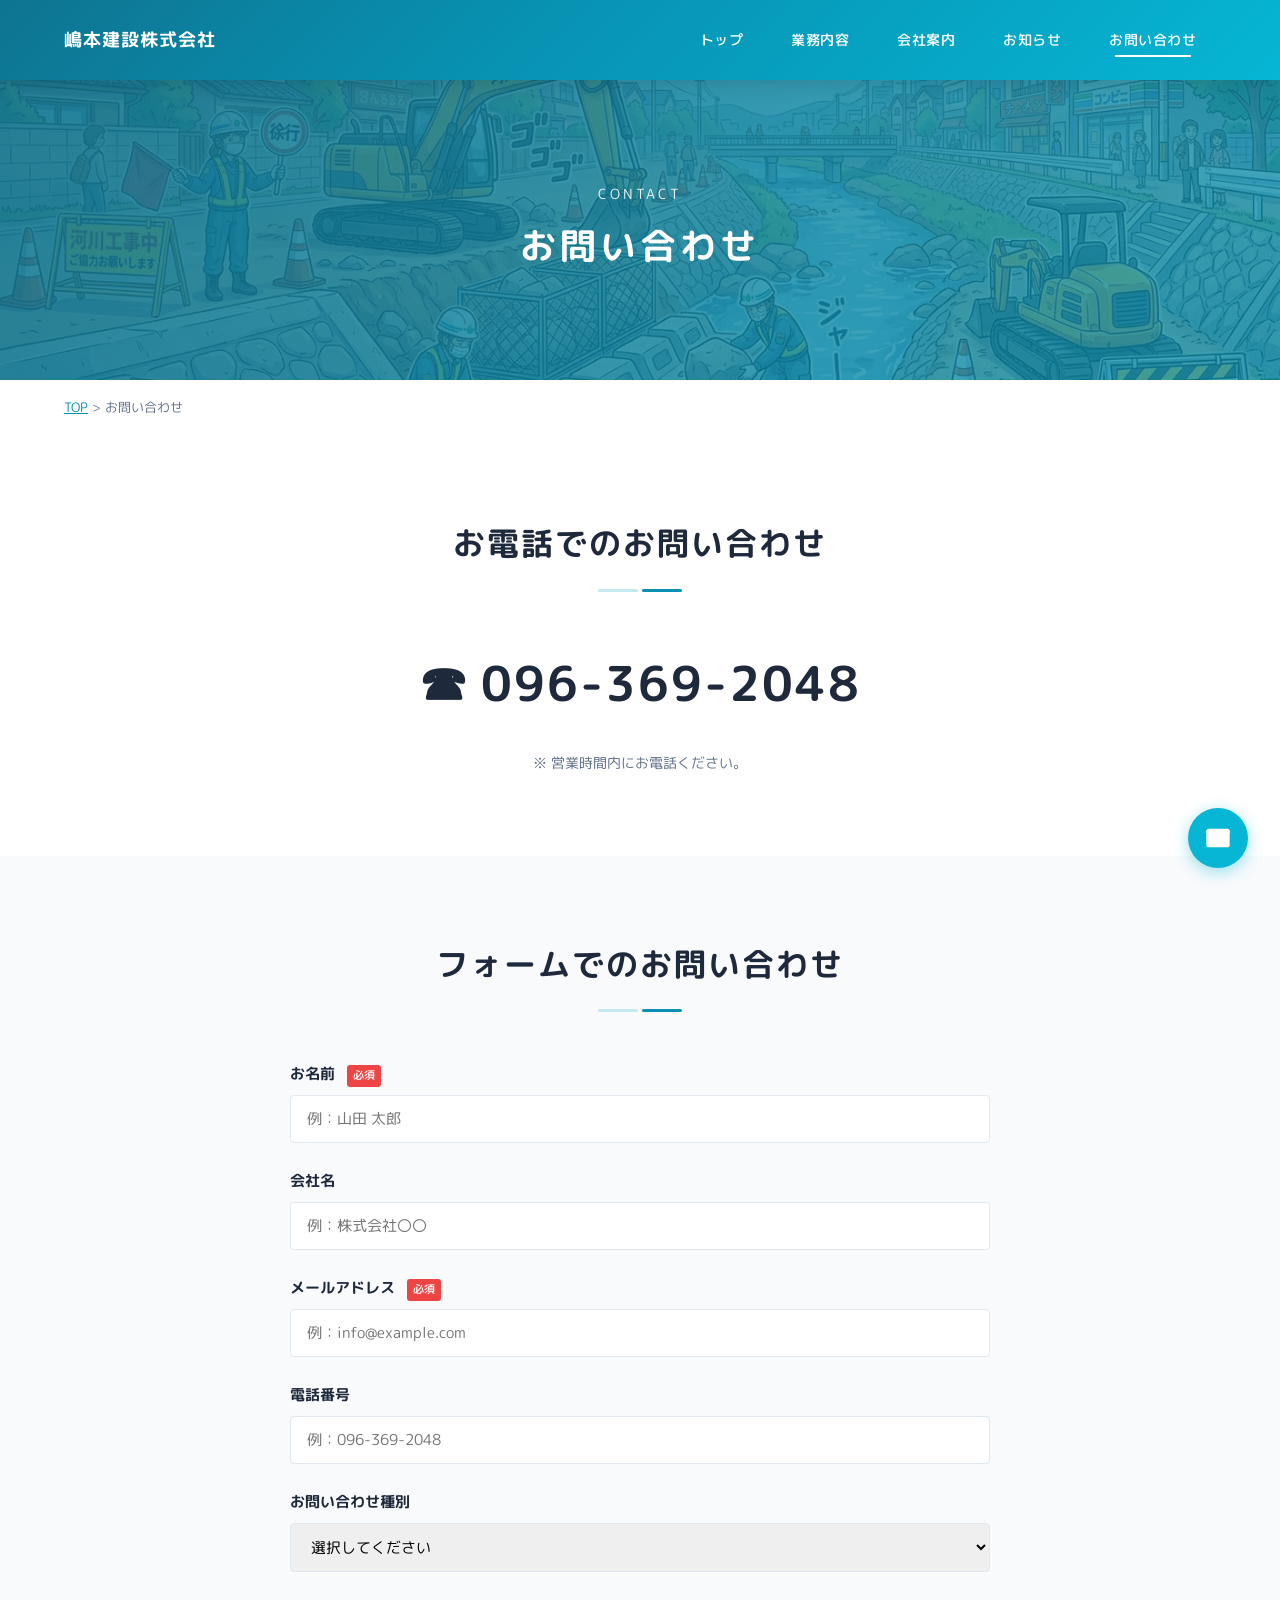
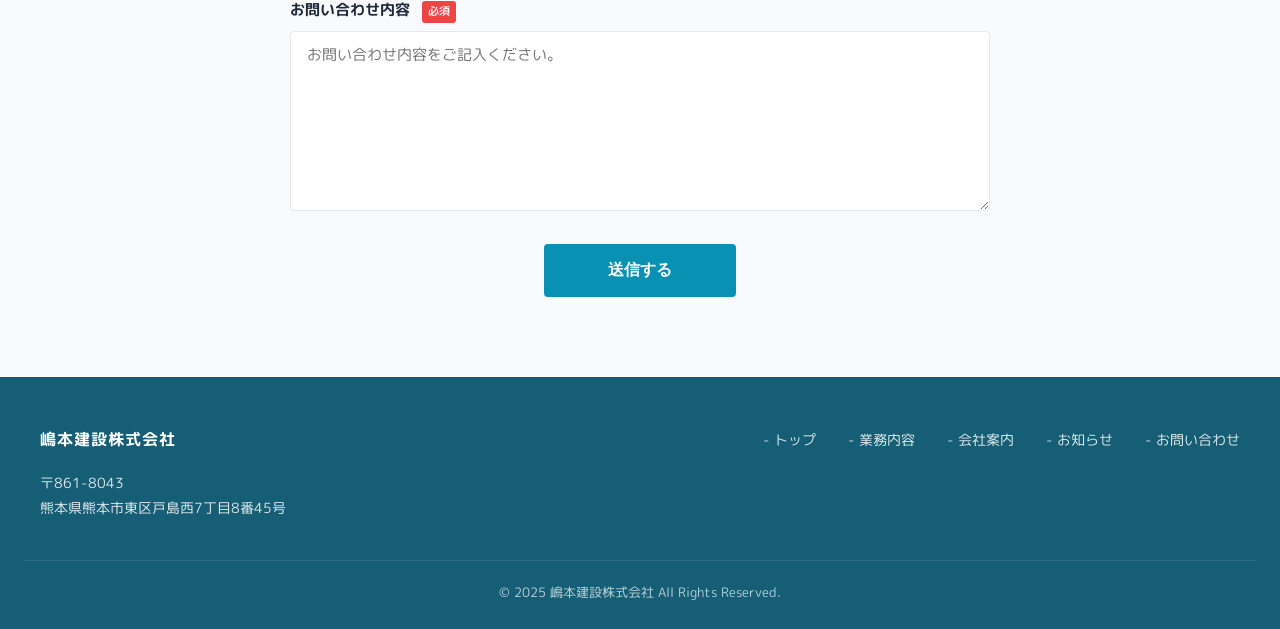
==== contact.html @ 8031400e "Add files via upload" ====
<!DOCTYPE html>
<html lang="ja">
<head>
  <meta charset="UTF-8">
  <meta name="viewport" content="width=device-width, initial-scale=1.0">
  <title>お問い合わせ | 嶋本建設株式会社</title>
  <meta name="description" content="嶋本建設株式会社へのお問い合わせはこちら。お電話またはフォームからご連絡ください。">
  <link rel="preconnect" href="https://fonts.googleapis.com">
  <link rel="preconnect" href="https://fonts.gstatic.com" crossorigin>
  <link href="https://fonts.googleapis.com/css2?family=M+PLUS+Rounded+1c:wght@400;500;700;800&display=swap" rel="stylesheet">
  <link rel="stylesheet" href="css/style.css?v=3">
</head>
<body>

  <!-- Header -->
  <header class="header">
    <div class="header-inner">
      <a href="index.html" class="logo">
        <span class="logo-text">嶋本建設株式会社</span>
      </a>
      <div class="hamburger">
        <span></span><span></span><span></span>
      </div>
      <nav class="nav">
        <ul class="nav-list">
          <li><a href="index.html">トップ</a></li>
          <li><a href="service.html">業務内容</a></li>
          <li><a href="profile.html">会社案内</a></li>
          <li><a href="news.html">お知らせ</a></li>
          <li><a href="contact.html" class="active">お問い合わせ</a></li>
        </ul>
      </nav>
    </div>
  </header>

  <!-- Page Hero -->
  <section class="page-hero">
    <div class="page-hero-bg"></div>
    <div class="page-hero-content">
      <p class="en-title">Contact</p>
      <h1>お問い合わせ</h1>
    </div>
  </section>

  <!-- Breadcrumb -->
  <div class="breadcrumb">
    <a href="index.html">TOP</a> &gt; お問い合わせ
  </div>

  <!-- Phone Section -->
  <section class="section">
    <div class="section-inner" style="text-align: center;">
      <div class="section-title">
        <h2>お電話でのお問い合わせ</h2>
        <div class="divider"><span></span><span></span></div>
      </div>
      <a href="tel:096-369-2048" class="contact-phone">096-369-2048</a>
      <p class="contact-note">※ 営業時間内にお電話ください。</p>
    </div>
  </section>

  <!-- Form Section -->
  <section class="section section-gray">
    <div class="section-inner">
      <div class="section-title">
        <h2>フォームでのお問い合わせ</h2>
        <div class="divider"><span></span><span></span></div>
      </div>

      <form class="contact-form" action="https://formsubmit.co/shimamotokensetsu@vega.ocn.ne.jp" method="POST">
        <input type="hidden" name="_subject" value="【嶋本建設HP】お問い合わせがありました">
        <input type="hidden" name="_captcha" value="true">
        <input type="hidden" name="_next" value="https://minoru521019-blip.github.io/thanks.html">
        <input type="text" name="_honey" style="display:none">
        <input type="hidden" name="_template" value="table">
        <div class="form-group">
          <label>お名前 <span class="required">必須</span></label>
          <input type="text" name="name" required placeholder="例：山田 太郎">
        </div>
        <div class="form-group">
          <label>会社名</label>
          <input type="text" name="company" placeholder="例：株式会社〇〇">
        </div>
        <div class="form-group">
          <label>メールアドレス <span class="required">必須</span></label>
          <input type="email" name="email" required placeholder="例：info@example.com">
        </div>
        <div class="form-group">
          <label>電話番号</label>
          <input type="tel" name="phone" placeholder="例：096-369-2048">
        </div>
        <div class="form-group">
          <label>お問い合わせ種別</label>
          <select name="category">
            <option value="">選択してください</option>
            <option value="工事のご相談">工事のご相談</option>
            <option value="お見積りのご依頼">お見積りのご依頼</option>
            <option value="採用について">採用について</option>
            <option value="その他">その他</option>
          </select>
        </div>
        <div class="form-group">
          <label>お問い合わせ内容 <span class="required">必須</span></label>
          <textarea name="message" required placeholder="お問い合わせ内容をご記入ください。"></textarea>
        </div>
        <div style="text-align: center;">
          <button type="submit" class="submit-btn">送信する</button>
        </div>
      </form>
    </div>
  </section>

  <!-- Footer -->
  <footer class="footer">
    <div class="footer-inner">
      <div>
        <div class="footer-logo">
          <span class="logo-text">嶋本建設株式会社</span>
        </div>
        <p class="footer-address">
          〒861-8043<br>
          熊本県熊本市東区戸島西7丁目8番45号
        </p>
      </div>
      <ul class="footer-nav">
        <li><a href="index.html">トップ</a></li>
        <li><a href="service.html">業務内容</a></li>
        <li><a href="profile.html">会社案内</a></li>
        <li><a href="news.html">お知らせ</a></li>
        <li><a href="contact.html">お問い合わせ</a></li>
      </ul>
    </div>
    <p class="footer-bottom">&copy; 2025 嶋本建設株式会社 All Rights Reserved.</p>
  </footer>

  <a href="contact.html" class="float-contact" aria-label="お問い合わせ">
    <svg viewBox="0 0 24 24"><path d="M4 4h16c1.1 0 2 .9 2 2v12c0 1.1-.9 2-2 2H4c-1.1 0-2-.9-2-2V6c0-1.1.9-2 2-2z"/><polyline points="22,6 12,13 2,6" fill="none" stroke="#fff" stroke-width="2"/></svg>
  </a>

  <script src="js/main.js"></script>
</body>
</html>
---- css/style.css ----
/* ============================================
   嶋本建設株式会社 - Corporate Website
   Color Theme: Maldives Ocean
   ============================================ */

/* --- Reset & Base --- */
*, *::before, *::after {
  margin: 0;
  padding: 0;
  box-sizing: border-box;
}

html {
  scroll-behavior: smooth;
}

body {
  font-family: "M PLUS Rounded 1c", "Hiragino Maru Gothic ProN", "Yu Gothic", "Meiryo", sans-serif;
  color: #333;
  line-height: 1.8;
  background: #fff;
}

a {
  color: inherit;
  text-decoration: none;
}

img {
  max-width: 100%;
  height: auto;
}

/* --- Color Variables --- */
:root {
  --primary: #0891b2;       /* Maldives ocean blue */
  --primary-dark: #0e7490;  /* Deeper ocean */
  --primary-darker: #155e75;/* Deep sea */
  --accent: #06b6d4;        /* Bright cyan */
  --light: #ecfeff;         /* Light cyan tint */
  --gradient: linear-gradient(135deg, #0e7490 0%, #0891b2 40%, #06b6d4 100%);
  --text: #1e293b;
  --text-light: #64748b;
  --white: #ffffff;
  --gray-bg: #f8fafc;
  --border: #e2e8f0;
}

/* --- Header --- */
.header {
  position: fixed;
  top: 0;
  left: 0;
  width: 100%;
  z-index: 1000;
  background: var(--gradient);
  box-shadow: 0 2px 20px rgba(0,0,0,0.15);
  transition: all 0.3s ease;
}

.header-inner {
  max-width: 1200px;
  margin: 0 auto;
  padding: 0 24px;
  display: flex;
  align-items: center;
  justify-content: space-between;
  height: 80px;
}

.logo {
  display: flex;
  align-items: center;
  gap: 12px;
}

.logo-icon {
  width: 48px;
  height: 48px;
}

.logo-text {
  color: var(--white);
  font-size: 18px;
  font-weight: 700;
  letter-spacing: 1px;
}

/* --- Navigation --- */
.nav-list {
  display: flex;
  list-style: none;
  gap: 8px;
}

.nav-list a {
  display: block;
  padding: 8px 20px;
  color: var(--white);
  font-size: 14px;
  font-weight: 500;
  letter-spacing: 0.5px;
  border-radius: 4px;
  transition: background 0.3s;
  position: relative;
}

.nav-list a::after {
  content: '';
  position: absolute;
  bottom: 4px;
  left: 50%;
  transform: translateX(-50%);
  width: 0;
  height: 2px;
  background: var(--white);
  transition: width 0.3s;
}

.nav-list a:hover::after,
.nav-list a.active::after {
  width: 60%;
}

.nav-list a:hover {
  background: rgba(255,255,255,0.1);
}

/* --- Hamburger Menu --- */
.hamburger {
  display: none;
  flex-direction: column;
  gap: 5px;
  cursor: pointer;
  padding: 8px;
  z-index: 1001;
}

.hamburger span {
  display: block;
  width: 28px;
  height: 2px;
  background: var(--white);
  transition: all 0.3s;
}

.hamburger.active span:nth-child(1) {
  transform: rotate(45deg) translate(5px, 5px);
}

.hamburger.active span:nth-child(2) {
  opacity: 0;
}

.hamburger.active span:nth-child(3) {
  transform: rotate(-45deg) translate(5px, -5px);
}

/* --- Hero Section --- */
.hero {
  position: relative;
  height: 600px;
  display: flex;
  align-items: center;
  justify-content: center;
  overflow: hidden;
  margin-top: 80px;
}

.hero-bg {
  position: absolute;
  inset: 0;
  background: url('../images/hero.png') center/cover no-repeat;
  z-index: 1;
}

.hero-bg::after {
  content: '';
  position: absolute;
  inset: 0;
  background: linear-gradient(135deg, rgba(14,116,144,0.85) 0%, rgba(8,145,178,0.7) 50%, rgba(6,182,212,0.6) 100%);
  z-index: 2;
}

.hero-content {
  position: relative;
  z-index: 3;
  text-align: center;
  color: var(--white);
  padding: 0 24px;
}

.hero-content h1 {
  font-size: 48px;
  font-weight: 700;
  margin-bottom: 24px;
  letter-spacing: 4px;
  text-shadow: 0 2px 10px rgba(0,0,0,0.2);
}

.hero-content p {
  font-size: 18px;
  line-height: 2;
  text-shadow: 0 1px 5px rgba(0,0,0,0.2);
  max-width: 700px;
  margin: 0 auto;
}

.hero-content .cta-text {
  margin-top: 24px;
  font-size: 16px;
  opacity: 0.9;
}

/* --- Page Hero (Sub pages) --- */
.page-hero {
  position: relative;
  height: 300px;
  display: flex;
  align-items: center;
  justify-content: center;
  margin-top: 80px;
  overflow: hidden;
}

.page-hero-bg {
  position: absolute;
  inset: 0;
  background: url('../images/hero.png') center/cover no-repeat;
}

.page-hero-bg::after {
  content: '';
  position: absolute;
  inset: 0;
  background: linear-gradient(135deg, rgba(14,116,144,0.88) 0%, rgba(8,145,178,0.75) 100%);
}

.page-hero-content {
  position: relative;
  z-index: 2;
  text-align: center;
  color: var(--white);
}

.page-hero-content .en-title {
  font-size: 14px;
  letter-spacing: 3px;
  text-transform: uppercase;
  margin-bottom: 8px;
  opacity: 0.9;
}

.page-hero-content h1 {
  font-size: 36px;
  font-weight: 700;
  letter-spacing: 4px;
}

/* --- Breadcrumb --- */
.breadcrumb {
  max-width: 1200px;
  margin: 0 auto;
  padding: 16px 24px;
  font-size: 13px;
  color: var(--text-light);
}

.breadcrumb a {
  color: var(--primary);
  text-decoration: underline;
}

.breadcrumb a:hover {
  color: var(--primary-dark);
}

/* --- Section --- */
.section {
  padding: 80px 24px;
}

.section-gray {
  background: var(--gray-bg);
}

.section-inner {
  max-width: 1000px;
  margin: 0 auto;
}

.section-title {
  text-align: center;
  margin-bottom: 48px;
}

.section-title h2 {
  font-size: 32px;
  font-weight: 700;
  color: var(--text);
  letter-spacing: 2px;
}

.section-title .divider {
  display: flex;
  justify-content: center;
  gap: 4px;
  margin-top: 16px;
}

.section-title .divider span {
  display: block;
  height: 3px;
  border-radius: 2px;
}

.section-title .divider span:first-child {
  width: 40px;
  background: #c4e8ef;
}

.section-title .divider span:last-child {
  width: 40px;
  background: var(--primary);
}

/* --- Company Table --- */
.company-table {
  width: 100%;
  border-collapse: collapse;
}

.company-table tr {
  border-bottom: 1px solid var(--border);
}

.company-table th {
  text-align: left;
  padding: 20px 24px;
  width: 160px;
  font-weight: 600;
  font-size: 15px;
  color: var(--text);
  vertical-align: top;
}

.company-table td {
  padding: 20px 24px;
  font-size: 15px;
  color: var(--text);
}

/* --- Business Section --- */
.business-block {
  display: flex;
  gap: 48px;
  align-items: flex-start;
  margin-bottom: 48px;
}

.business-block.reverse {
  flex-direction: row-reverse;
}

.business-image {
  flex: 0 0 400px;
  border-radius: 8px;
  overflow: hidden;
  box-shadow: 0 4px 20px rgba(0,0,0,0.1);
}

.business-image img {
  width: 100%;
  height: 300px;
  object-fit: cover;
  display: block;
}

.business-text {
  flex: 1;
}

.business-text h3 {
  font-size: 24px;
  color: var(--primary-dark);
  margin-bottom: 16px;
  padding-bottom: 12px;
  border-bottom: 2px solid var(--accent);
  display: inline-block;
}

.business-text p {
  margin-bottom: 16px;
  line-height: 2;
}

.business-list {
  list-style: none;
  display: grid;
  grid-template-columns: 1fr 1fr;
  gap: 8px 24px;
}

.business-list li {
  padding: 4px 0;
  padding-left: 20px;
  position: relative;
  font-size: 15px;
}

.business-list li::before {
  content: '';
  position: absolute;
  left: 0;
  top: 12px;
  width: 8px;
  height: 8px;
  background: var(--accent);
  border-radius: 50%;
}

/* --- News --- */
.news-list {
  list-style: none;
}

.news-list li {
  display: flex;
  gap: 24px;
  padding: 24px 0;
  border-bottom: 1px solid var(--border);
  align-items: baseline;
}

.news-date {
  flex: 0 0 120px;
  font-size: 14px;
  color: var(--text-light);
  font-weight: 500;
}

.news-tag {
  flex: 0 0 80px;
  display: inline-block;
  padding: 2px 12px;
  font-size: 12px;
  background: var(--primary);
  color: var(--white);
  border-radius: 3px;
  text-align: center;
}

.news-title {
  flex: 1;
  font-size: 15px;
}

/* --- Greeting Page --- */
.greeting-meta {
  display: flex;
  justify-content: space-between;
  align-items: center;
  padding-bottom: 16px;
  margin-bottom: 32px;
  border-bottom: 2px solid var(--light);
  font-size: 14px;
  color: var(--text-light);
}

.greeting-date {
  font-weight: 500;
}

.greeting-author {
  color: var(--primary-dark);
  font-weight: 600;
}

.greeting-body {
  max-width: 780px;
  margin: 0 auto;
  font-size: 16px;
  line-height: 2.1;
  color: var(--text);
}

.greeting-body p {
  margin-bottom: 24px;
}

.greeting-sign {
  text-align: right;
  margin-top: 40px;
  font-weight: 600;
  color: var(--primary-dark);
}

.back-to-news {
  max-width: 780px;
  margin: 48px auto 0;
  text-align: center;
}

.back-link {
  display: inline-block;
  padding: 12px 32px;
  border: 2px solid var(--primary);
  color: var(--primary);
  border-radius: 999px;
  font-size: 14px;
  font-weight: 600;
  transition: all 0.3s;
}

.back-link:hover {
  background: var(--primary);
  color: var(--white);
}

/* --- News list link --- */
.news-list li.news-link {
  transition: background 0.2s;
}

.news-list li.news-link:hover {
  background: var(--light);
}

.news-list li.news-link a {
  display: contents;
  color: inherit;
}

/* --- Contact Section --- */
.contact-section {
  text-align: center;
  padding: 64px 24px;
  background: var(--gray-bg);
}

.contact-section h2 {
  font-size: 28px;
  font-weight: 700;
  margin-bottom: 32px;
  color: var(--text);
}

.contact-phone {
  font-size: 48px;
  font-weight: 700;
  color: var(--text);
  letter-spacing: 2px;
  margin-bottom: 24px;
  display: block;
}

.contact-phone::before {
  content: '\260E';
  margin-right: 12px;
}

.contact-btn {
  display: inline-flex;
  align-items: center;
  gap: 12px;
  padding: 16px 48px;
  background: var(--white);
  border: 2px solid var(--primary);
  color: var(--primary);
  font-size: 16px;
  font-weight: 600;
  border-radius: 4px;
  cursor: pointer;
  transition: all 0.3s;
}

.contact-btn:hover {
  background: var(--primary);
  color: var(--white);
}

.contact-btn svg {
  width: 24px;
  height: 24px;
}

.contact-note {
  margin-top: 16px;
  font-size: 14px;
  color: var(--text-light);
}

/* --- Contact Form --- */
.contact-form {
  max-width: 700px;
  margin: 0 auto;
}

.form-group {
  margin-bottom: 24px;
  text-align: left;
}

.form-group label {
  display: block;
  font-size: 15px;
  font-weight: 600;
  margin-bottom: 8px;
  color: var(--text);
}

.form-group label .required {
  display: inline-block;
  background: #ef4444;
  color: white;
  font-size: 11px;
  padding: 1px 6px;
  border-radius: 3px;
  margin-left: 8px;
  font-weight: 500;
}

.form-group input,
.form-group textarea,
.form-group select {
  width: 100%;
  padding: 12px 16px;
  border: 1px solid var(--border);
  border-radius: 4px;
  font-size: 15px;
  font-family: inherit;
  transition: border-color 0.3s;
}

.form-group input:focus,
.form-group textarea:focus {
  outline: none;
  border-color: var(--primary);
  box-shadow: 0 0 0 3px rgba(8,145,178,0.1);
}

.form-group textarea {
  height: 180px;
  resize: vertical;
}

.submit-btn {
  display: inline-block;
  padding: 16px 64px;
  background: var(--primary);
  color: var(--white);
  border: none;
  border-radius: 4px;
  font-size: 16px;
  font-weight: 600;
  cursor: pointer;
  transition: background 0.3s;
}

.submit-btn:hover {
  background: var(--primary-dark);
}

/* --- Floating Contact Button --- */
.float-contact {
  position: fixed;
  bottom: 32px;
  right: 32px;
  width: 60px;
  height: 60px;
  background: var(--accent);
  border-radius: 50%;
  display: flex;
  align-items: center;
  justify-content: center;
  box-shadow: 0 4px 16px rgba(6,182,212,0.4);
  transition: transform 0.3s, box-shadow 0.3s;
  z-index: 999;
}

.float-contact:hover {
  transform: scale(1.1);
  box-shadow: 0 6px 24px rgba(6,182,212,0.5);
}

.float-contact svg {
  width: 28px;
  height: 28px;
  fill: var(--white);
}

/* --- Footer --- */
.footer {
  background: var(--primary-darker);
  color: var(--white);
  padding: 48px 24px 24px;
}

.footer-inner {
  max-width: 1200px;
  margin: 0 auto;
  display: flex;
  justify-content: space-between;
  align-items: flex-start;
  gap: 48px;
}

.footer-logo {
  display: flex;
  align-items: center;
  gap: 12px;
  margin-bottom: 16px;
}

.footer-logo .logo-icon {
  width: 40px;
  height: 40px;
}

.footer-logo .logo-text {
  font-size: 16px;
  font-weight: 700;
  color: var(--white);
}

.footer-address {
  font-size: 14px;
  line-height: 1.8;
  opacity: 0.85;
}

.footer-nav {
  display: flex;
  gap: 32px;
  list-style: none;
}

.footer-nav a {
  font-size: 14px;
  color: var(--white);
  opacity: 0.85;
  transition: opacity 0.3s;
}

.footer-nav a:hover {
  opacity: 1;
}

.footer-nav a::before {
  content: '- ';
}

.footer-bottom {
  text-align: center;
  margin-top: 40px;
  padding-top: 20px;
  border-top: 1px solid rgba(255,255,255,0.15);
  font-size: 13px;
  opacity: 0.7;
}

/* --- Responsive --- */
@media (max-width: 768px) {
  .header-inner {
    height: 64px;
  }

  .hamburger {
    display: flex;
  }

  .nav {
    position: fixed;
    top: 0;
    right: -100%;
    width: 280px;
    height: 100vh;
    background: var(--primary-darker);
    padding: 80px 24px 24px;
    transition: right 0.3s ease;
    box-shadow: -4px 0 20px rgba(0,0,0,0.2);
  }

  .nav.open {
    right: 0;
  }

  .nav-list {
    flex-direction: column;
    gap: 0;
  }

  .nav-list a {
    padding: 16px 12px;
    font-size: 16px;
    border-bottom: 1px solid rgba(255,255,255,0.1);
    border-radius: 0;
  }

  .nav-list a::after {
    display: none;
  }

  .hero {
    height: 450px;
    margin-top: 64px;
  }

  .hero-content h1 {
    font-size: 28px;
    letter-spacing: 2px;
  }

  .hero-content p {
    font-size: 15px;
  }

  .page-hero {
    height: 200px;
    margin-top: 64px;
  }

  .page-hero-content h1 {
    font-size: 24px;
  }

  .section {
    padding: 48px 16px;
  }

  .section-title h2 {
    font-size: 24px;
  }

  .business-block {
    flex-direction: column;
    gap: 24px;
  }

  .business-block.reverse {
    flex-direction: column;
  }

  .business-image {
    flex: none;
    width: 100%;
  }

  .business-list {
    grid-template-columns: 1fr;
  }

  .company-table th,
  .company-table td {
    display: block;
    padding: 8px 16px;
    width: 100%;
  }

  .company-table th {
    padding-bottom: 0;
    color: var(--primary-dark);
  }

  .company-table tr {
    padding: 8px 0;
  }

  .news-list li {
    flex-wrap: wrap;
    gap: 8px;
  }

  .news-date {
    flex: 0 0 auto;
  }

  .contact-phone {
    font-size: 32px;
  }

  .footer-inner {
    flex-direction: column;
    gap: 32px;
  }

  .footer-nav {
    flex-direction: column;
    gap: 12px;
  }

  .float-contact {
    bottom: 20px;
    right: 20px;
    width: 52px;
    height: 52px;
  }
}
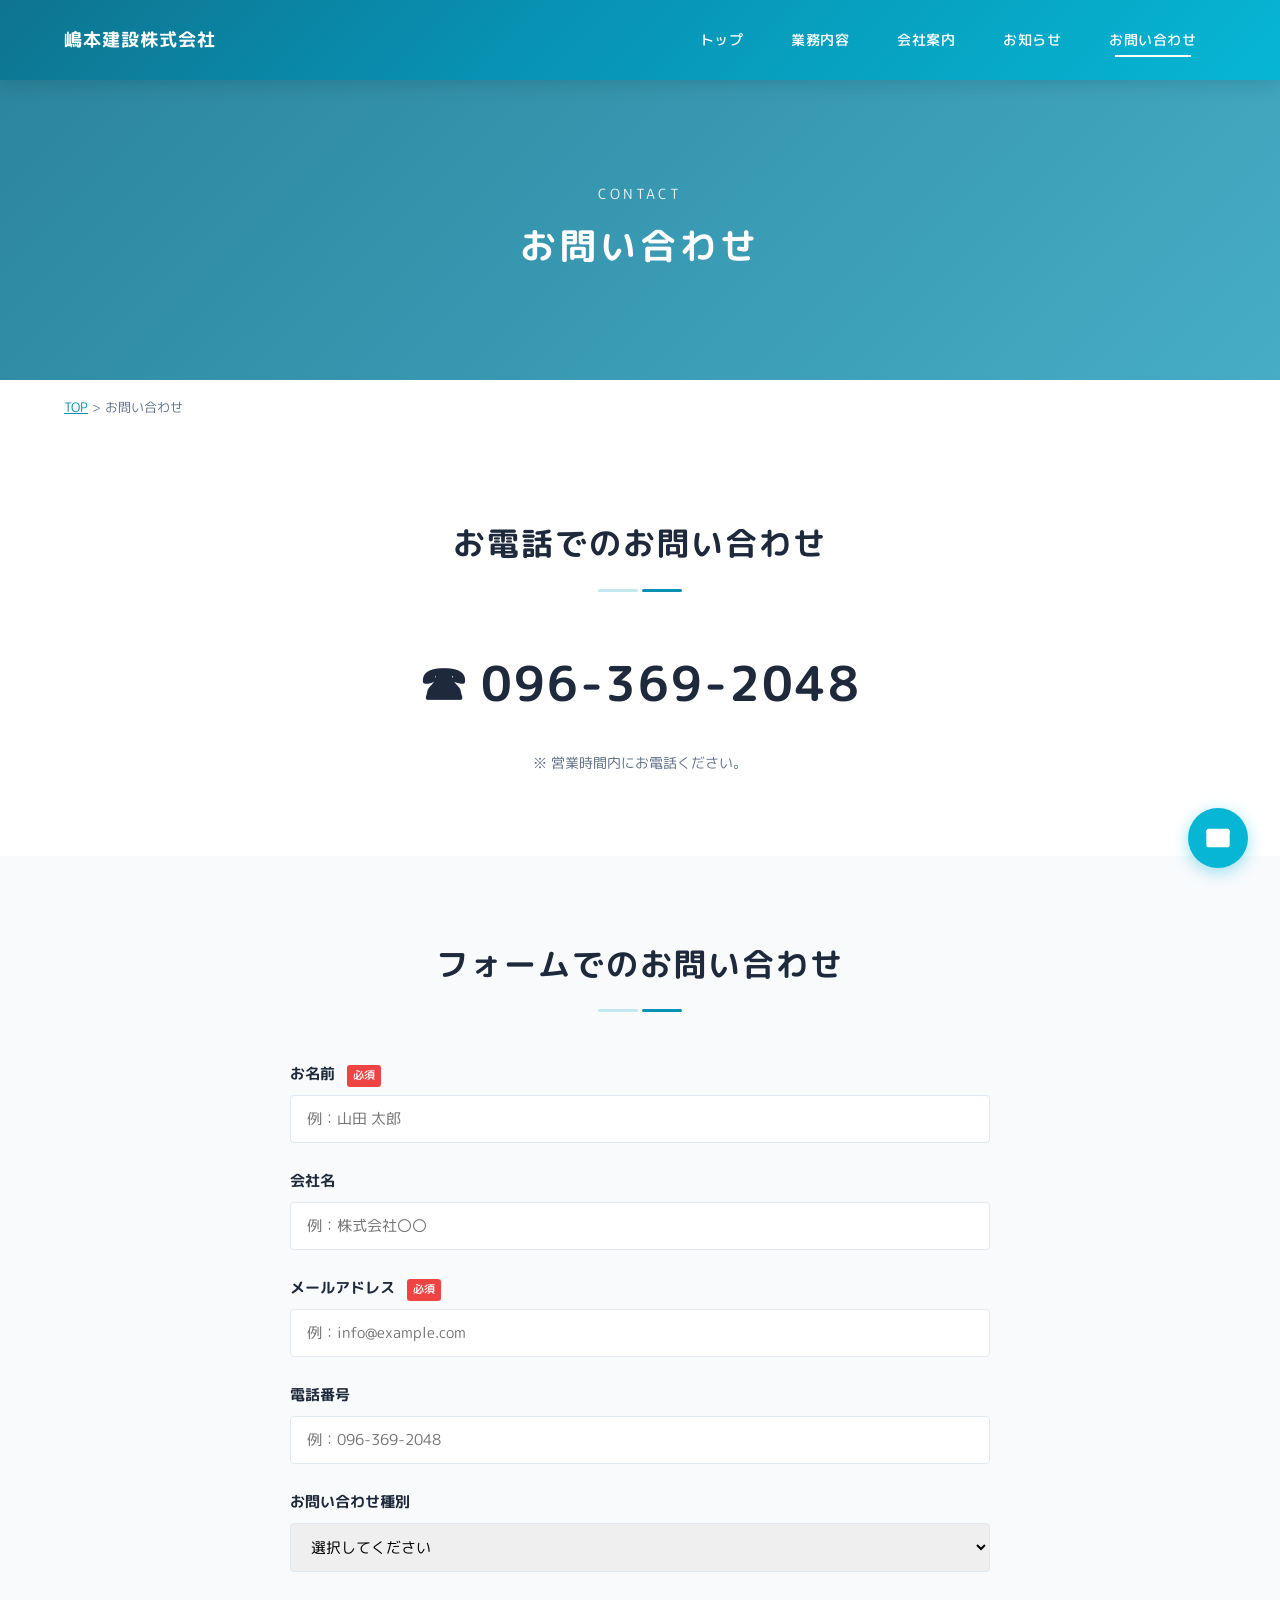
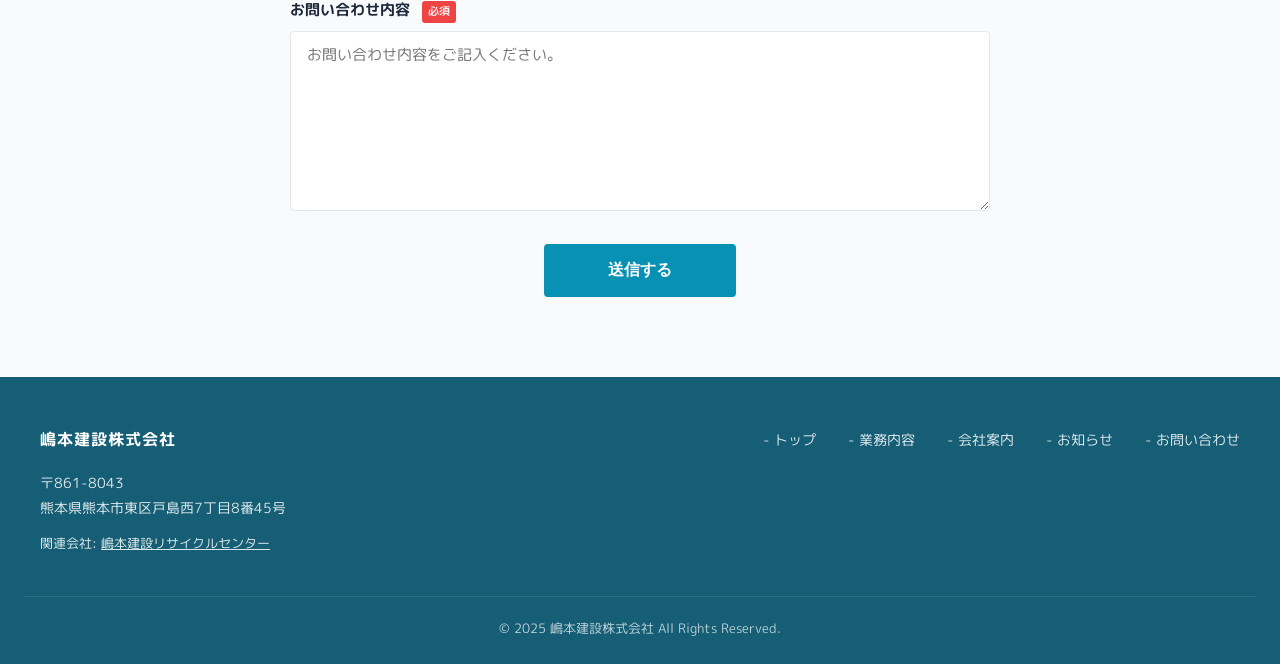
==== commit 76c3289c: "Add links to recycle center" ====
--- a/contact.html
+++ b/contact.html
@@ -3,12 +3,25 @@
 <head>
   <meta charset="UTF-8">
   <meta name="viewport" content="width=device-width, initial-scale=1.0">
-  <title>お問い合わせ | 嶋本建設株式会社</title>
-  <meta name="description" content="嶋本建設株式会社へのお問い合わせはこちら。お電話またはフォームからご連絡ください。">
+  <title>お問い合わせ（TEL: 096-369-2048）| 嶋本建設株式会社</title>
+  <meta name="description" content="嶋本建設株式会社へのお問い合わせはこちら。熊本県熊本市東区戸島西。お電話（096-369-2048）またはメールフォームから工事のご相談・お見積りのご依頼をお受けしています。">
+  <meta name="keywords" content="嶋本建設,お問い合わせ,熊本,見積り,工事相談,096-369-2048">
+  <link rel="canonical" href="https://minoru521019-blip.github.io/contact.html">
+
+  <!-- Open Graph -->
+  <meta property="og:type" content="website">
+  <meta property="og:site_name" content="嶋本建設株式会社">
+  <meta property="og:title" content="お問い合わせ | 嶋本建設株式会社">
+  <meta property="og:description" content="熊本県熊本市の総合建設業。お電話（096-369-2048）またはメールフォームからお気軽にご相談ください。">
+  <meta property="og:url" content="https://minoru521019-blip.github.io/contact.html">
+  <meta property="og:image" content="https://minoru521019-blip.github.io/images/hero.jpg">
+  <meta property="og:locale" content="ja_JP">
+  <meta name="twitter:card" content="summary_large_image">
+
   <link rel="preconnect" href="https://fonts.googleapis.com">
   <link rel="preconnect" href="https://fonts.gstatic.com" crossorigin>
   <link href="https://fonts.googleapis.com/css2?family=M+PLUS+Rounded+1c:wght@400;500;700;800&display=swap" rel="stylesheet">
-  <link rel="stylesheet" href="css/style.css?v=3">
+  <link rel="stylesheet" href="css/style.css?v=4">
 </head>
 <body>
 
@@ -121,6 +134,9 @@
           〒861-8043<br>
           熊本県熊本市東区戸島西7丁目8番45号
         </p>
+        <p style="margin-top: 12px; font-size: 13px; opacity: 0.85;">
+          関連会社: <a href="https://minoru521019-blip.github.io/shimamoto-recycle/" target="_blank" rel="noopener" style="color: #fff; text-decoration: underline;">嶋本建設リサイクルセンター</a>
+        </p>
       </div>
       <ul class="footer-nav">
         <li><a href="index.html">トップ</a></li>
